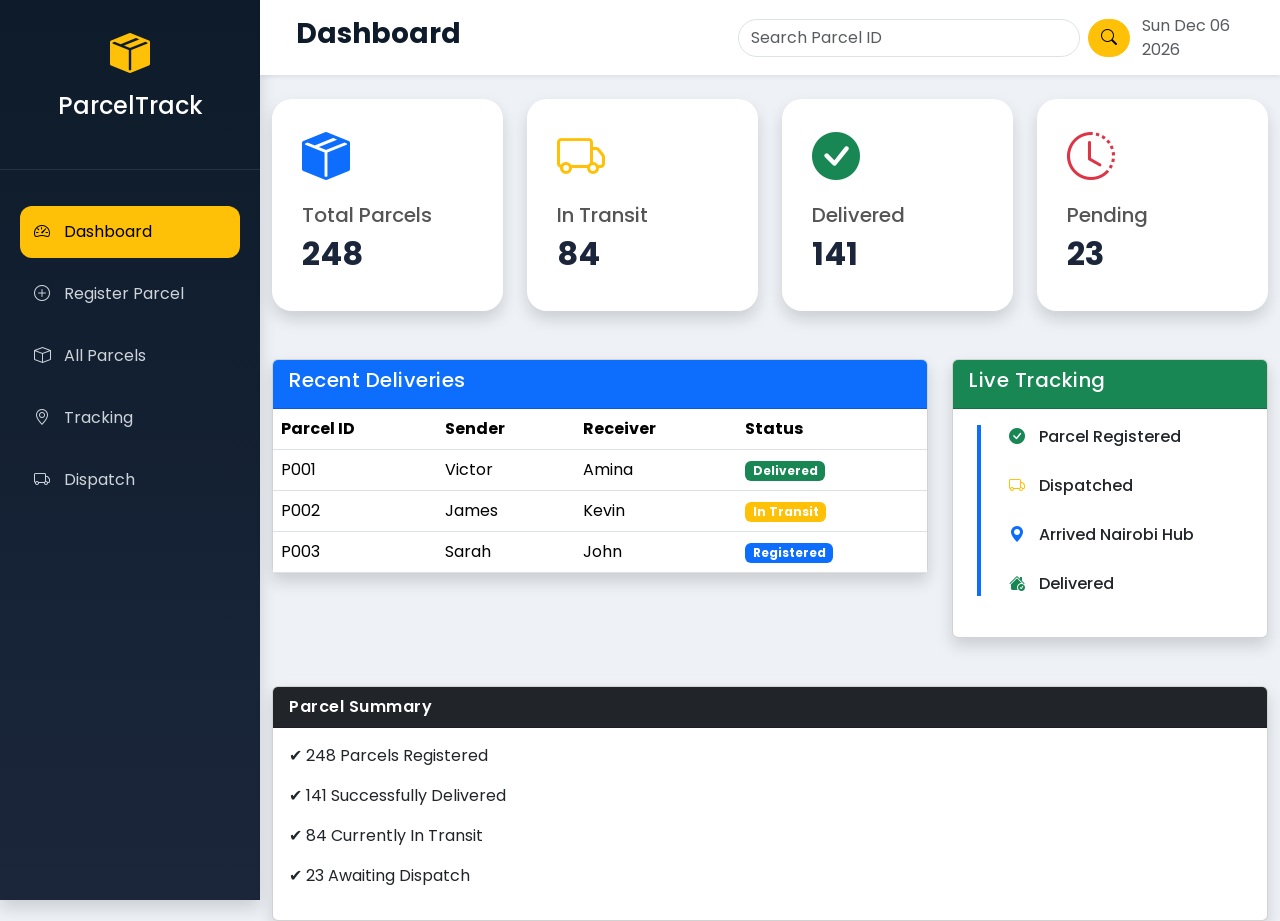
==== ParcelDeliveryTrackingSystem/bin/frontend/index.html @ 6413cd1f "working on the backend" ====
<!DOCTYPE html>
<html lang="en">

<head>
    <meta charset="UTF-8">
    <meta name="viewport" content="width=device-width, initial-scale=1.0">
    <title>Parcel Delivery Tracking System</title>
    <link href="https://cdn.jsdelivr.net/npm/bootstrap@5.3.7/dist/css/bootstrap.min.css" rel="stylesheet">
    <link rel="stylesheet" href="https://cdn.jsdelivr.net/npm/bootstrap-icons@1.11.3/font/bootstrap-icons.min.css">
    <link rel="stylesheet" href="css/style.css">
</head>

<body>
    <div class="d-flex">
        <div class="sidebar shadow">
            <div class="logo text-center py-4">
                <i class="bi bi-box-seam-fill fs-1 text-warning"></i>
                <h4 class="text-white mt-2">ParcelTrack</h4>
            </div>
            <hr class="text-secondary">
            <ul class="nav flex-column">
                <li class="nav-item">
                    <a href="index.html" class="nav-link active">
                        <i class="bi bi-speedometer2"></i> Dashboard
                    </a>
                </li>
                <li>
                    <a href="register.html" class="nav-link">
                        <i class="bi bi-plus-circle"></i> Register Parcel
                    </a>
                </li>
                <li>
                    <a href="parcels.html" class="nav-link">
                        <i class="bi bi-box"></i> All Parcels
                    </a>
                </li>
                <li>
                    <a href="tracking.html" class="nav-link">
                        <i class="bi bi-geo-alt"></i> Tracking
                    </a>
                </li>
                <li>
                    <a href="dispatch.html" class="nav-link">
                        <i class="bi bi-truck"></i> Dispatch
                    </a>
                </li>
            </ul>
        </div>

        <div class="content flex-grow-1">
            <nav class="navbar navbar-expand-lg bg-white shadow-sm px-4">
                <div class="container-fluid">
                    <h3 class="fw-bold">Dashboard</h3>
                    <form class="d-flex">
                        <input id="searchInput" class="form-control me-2" type="search" placeholder="Search Parcel ID">
                        <button id="trackBtn" class="btn btn-warning">
                            <i class="bi bi-search"></i>
                        </button>
                    </form>
                </div>
            </nav>

            <div class="container-fluid mt-4">
                <div class="row g-4">
                    <div class="col-lg-3 col-md-6">
                        <div class="card stats-card shadow">
                            <div class="card-body">
                                <i class="bi bi-box-seam-fill display-5 text-primary"></i>
                                <h5 class="mt-3">Total Parcels</h5>
                                <h2>248</h2>
                            </div>
                        </div>
                    </div>
                    <div class="col-lg-3 col-md-6">
                        <div class="card stats-card shadow">
                            <div class="card-body">
                                <i class="bi bi-truck display-5 text-warning"></i>
                                <h5 class="mt-3">In Transit</h5>
                                <h2>84</h2>
                            </div>
                        </div>
                    </div>
                    <div class="col-lg-3 col-md-6">
                        <div class="card stats-card shadow">
                            <div class="card-body">
                                <i class="bi bi-check-circle-fill display-5 text-success"></i>
                                <h5 class="mt-3">Delivered</h5>
                                <h2>141</h2>
                            </div>
                        </div>
                    </div>
                    <div class="col-lg-3 col-md-6">
                        <div class="card stats-card shadow">
                            <div class="card-body">
                                <i class="bi bi-clock-history display-5 text-danger"></i>
                                <h5 class="mt-3">Pending</h5>
                                <h2>23</h2>
                            </div>
                        </div>
                    </div>
                </div>

                <div class="row mt-5">
                    <div class="col-lg-8">
                        <div class="card shadow">
                            <div class="card-header bg-primary text-white">
                                <h5>Recent Deliveries</h5>
                            </div>
                            <div class="table-responsive">
                                <table class="table table-hover">
                                    <thead>
                                        <tr>
                                            <th>Parcel ID</th>
                                            <th>Sender</th>
                                            <th>Receiver</th>
                                            <th>Status</th>
                                        </tr>
                                    </thead>
                                    <tbody>
                                        <tr>
                                            <td>P001</td>
                                            <td>Victor</td>
                                            <td>Amina</td>
                                            <td><span class="badge bg-success">Delivered</span></td>
                                        </tr>
                                        <tr>
                                            <td>P002</td>
                                            <td>James</td>
                                            <td>Kevin</td>
                                            <td><span class="badge bg-warning">In Transit</span></td>
                                        </tr>
                                        <tr>
                                            <td>P003</td>
                                            <td>Sarah</td>
                                            <td>John</td>
                                            <td><span class="badge bg-primary">Registered</span></td>
                                        </tr>
                                    </tbody>
                                </table>
                            </div>
                        </div>
                    </div>

                    <div class="col-lg-4">
                        <div class="card shadow">
                            <div class="card-header bg-success text-white">
                                <h5>Live Tracking</h5>
                            </div>
                            <div class="card-body">
                                <div class="timeline">
                                    <p><i class="bi bi-check-circle-fill text-success"></i> Parcel Registered</p>
                                    <p><i class="bi bi-truck text-warning"></i> Dispatched</p>
                                    <p><i class="bi bi-geo-alt-fill text-primary"></i> Arrived Nairobi Hub</p>
                                    <p><i class="bi bi-house-check-fill text-success"></i> Delivered</p>
                                </div>
                            </div>
                        </div>
                    </div>
                </div>

                <div class="card shadow mt-5">
                    <div class="card-header bg-dark text-white">
                        Parcel Summary
                    </div>
                    <div class="card-body">
                        <p>✔ 248 Parcels Registered</p>
                        <p>✔ 141 Successfully Delivered</p>
                        <p>✔ 84 Currently In Transit</p>
                        <p>✔ 23 Awaiting Dispatch</p>
                    </div>
                </div>
            </div>
        </div>
    </div>

    <script src="https://cdn.jsdelivr.net/npm/bootstrap@5.3.7/dist/js/bootstrap.bundle.min.js"></script>
    <script src="js/script.js"></script>
</body>

</html>
---- ParcelDeliveryTrackingSystem/bin/frontend/css/style.css ----
/*GOOGLE FONT*/

@import url('https://fonts.googleapis.com/css2?family=Poppins:wght@300;400;500;600;700&display=swap');


/*GENERAL*/
*{
    margin:0;
    padding:0;
    box-sizing:border-box;
    font-family:'Poppins',sans-serif;
}

body{
    background:#eef2f7;
    overflow-x:hidden;
}

/*SIDEBAR*/

.sidebar{
    width:260px;
    min-height:100vh;
    background:linear-gradient(
        180deg,
        #0d1b2a,
        #1b263b
    );
    position:fixed;
    left:0;
    top:0;
    transition:.3s;
}
.logo{
    animation:fadeDown 1s;
}

.sidebar .nav{
    padding:20px;
}
.sidebar .nav-link{
    color:#ced4da;
    padding:14px;
    margin-bottom:10px;
    border-radius:12px;
    transition:.3s;
    font-size:16px;
}

.sidebar .nav-link i{
    margin-right:10px;
}

.sidebar .nav-link:hover{
    background:#f8c146;
    color:#000;
    transform:translateX(8px);
}

.sidebar .active{
    background:#ffc107;
    color:#000 !important;
}

/*MAIN CONTENT*/

.content{
    margin-left:260px;
    min-height:100vh;
}


/*NAVBAR*/

.navbar{
    height:75px;
    background:white;
}

.navbar h3{
    color:#0d1b2a;
    font-weight:700;
}
.navbar input{
    border-radius:30px;
}

.navbar button{
    border-radius:30px;
}


/*STATISTICS CARDS*/

.stats-card{
    border:none;
    border-radius:20px;
    transition:.4s;
    cursor:pointer;
    overflow:hidden;
}

.stats-card:hover{
    transform:translateY(-8px);
    box-shadow:0 15px 35px rgba(0,0,0,.2);
}

.stats-card .card-body{
    padding:30px;
}

.stats-card h5{
    font-weight:500;
    color:#555;
}

.stats-card h2{
    font-weight:bold;
    color:#1b263b;
}


/*TABLE*/

.table{
    margin-bottom:0;
}

.table thead{
    background:#0d6efd;
    color:white;
}

.table tbody tr{
    transition:.3s;
}

.table tbody tr:hover{
    background:#f1f5ff;
}


/*TIMELINE*/

.timeline{
    position:relative;
    padding-left:20px;
}

.timeline::before{
    content:"";
    position:absolute;
    left:8px;
    top:0;
    width:4px;
    height:100%;
    background:#0d6efd;
}

.timeline p{
    position:relative;
    padding-left:20px;
    margin-bottom:25px;
    font-weight:500;
}

.timeline p i{
    margin-right:10px;
}


/*SUMMARY CARD */

.card-header{
    font-weight:600;
    letter-spacing:.5px;
}


/*BUTTONS*/

.btn{
    transition:.3s;
}
.btn:hover{
    transform:scale(1.05);
}


/*SCROLLBAR*/
::-webkit-scrollbar{
    width:10px;
}

::-webkit-scrollbar-thumb{
    background:#0d6efd;
    border-radius:20px;
}

::-webkit-scrollbar-track{
    background:#e5e5e5;
}


/*ANIMATIONS*/

@keyframes fadeDown{
    from{
        opacity:0;
        transform:translateY(-25px);
    }
    to{
        opacity:1;
        transform:translateY(0);
    }
}

@keyframes fadeUp{
    from{
        opacity:0;
        transform:translateY(35px);
    }
    to{
        opacity:1;
        transform:translateY(0);
    }
}
.stats-card{
    animation:fadeUp .8s;
}
.card{
    animation:fadeUp 1s;
}


/* RESPONSIVE */

@media(max-width:992px){
.sidebar{
    width:90px;
}

.sidebar h4{
    display:none;
}
.sidebar .nav-link{
    text-align:center;
}

.sidebar .nav-link i{
    margin-right:0;
    font-size:22px;
}
.sidebar .nav-link{
    font-size:0;
}
.content{
    margin-left:90px;
}
}

@media(max-width:768px){
.content{
    margin-left:0;
}

.sidebar{
    position:relative;
    width:100%;
    min-height:auto;
}

.navbar{
    margin-top:0;
}
}

body.dark-mode {
    background: #121b22 !important;
}

.dark-mode .navbar,
.dark-mode .card,
.dark-mode .stats-card {
    background: #1f2c38 !important;
    border-color: #2c3e50 !important;
}

.dark-mode h1,
.dark-mode h2,
.dark-mode h3,
.dark-mode h4,
.dark-mode h5,
.dark-mode h6,
.dark-mode p,
.dark-mode label,
.dark-mode strong,
.dark-mode td,
.dark-mode th{
    color:#fff !important;
}

.dark-mode .text-muted,
.dark-mode .text-secondary{
    color:#cfcfcf !important;
}

.dark-mode .card-header{
    color:#fff;
}

.dark-mode .navbar h3{
    color:#fff;
}

.dark-mode .page-link{
    background:#2d2d2d;
    color:#fff;
}

.dark-mode .page-link:hover{
    background:#3d3d3d;
}

.dark-mode .modal-content{
    background:#1f1f1f;
    color:#fff;
}

.dark-mode .btn-close{
    filter:invert(1);
}
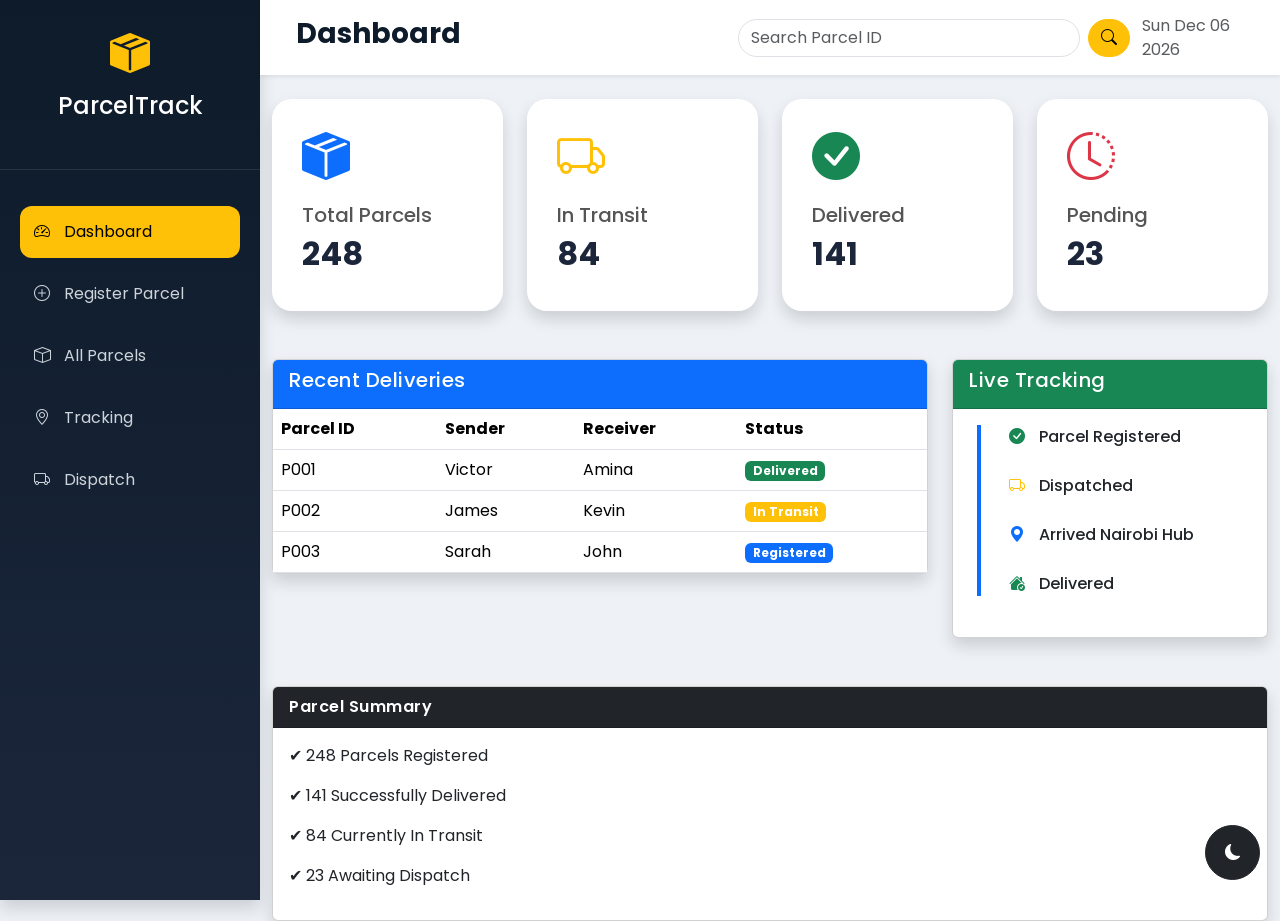
==== commit 428adfab: "pushhhh" ====
--- a/ParcelDeliveryTrackingSystem/bin/frontend/index.html
+++ b/ParcelDeliveryTrackingSystem/bin/frontend/index.html
@@ -175,6 +175,8 @@
 
     <script src="https://cdn.jsdelivr.net/npm/bootstrap@5.3.7/dist/js/bootstrap.bundle.min.js"></script>
     <script src="js/script.js"></script>
+    <div class="toast-container position-fixed top-0 end-0 p-3" style="z-index: 1055;">
+    </div>
 </body>
 
 </html>
